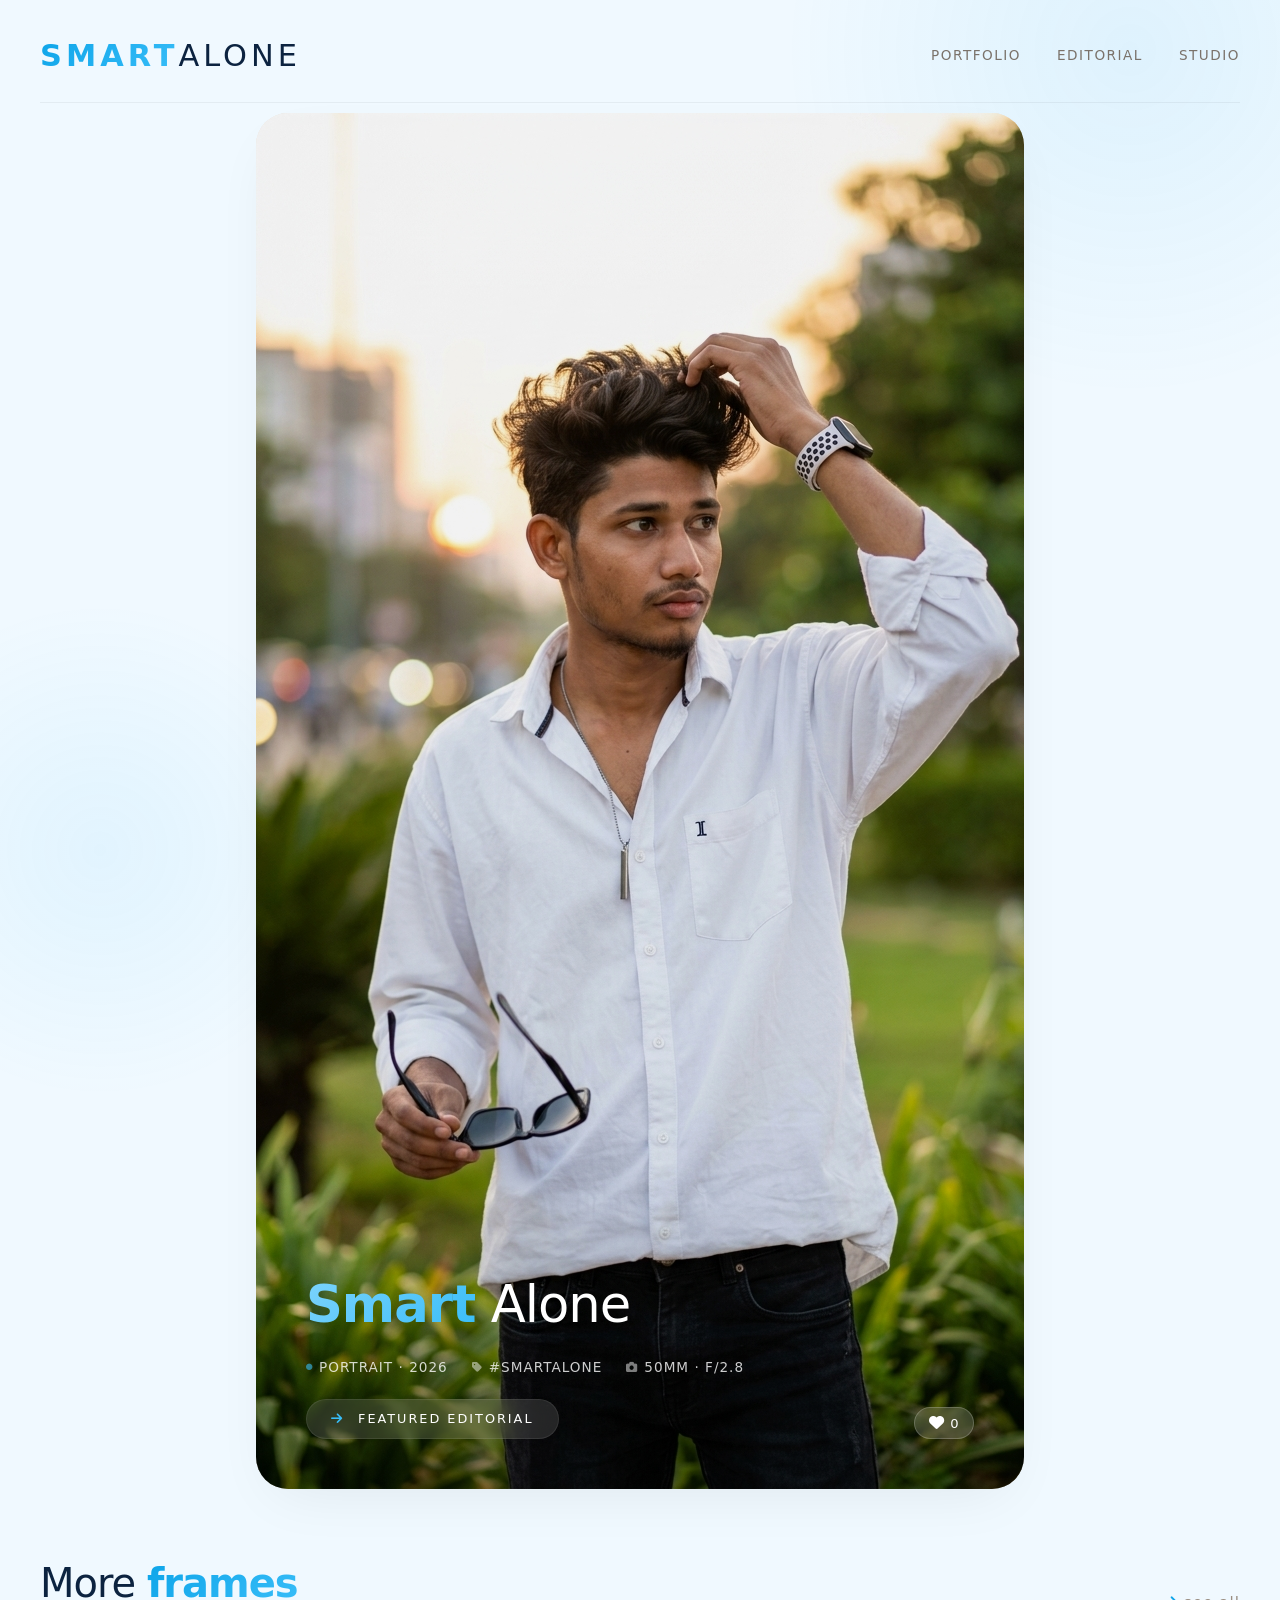
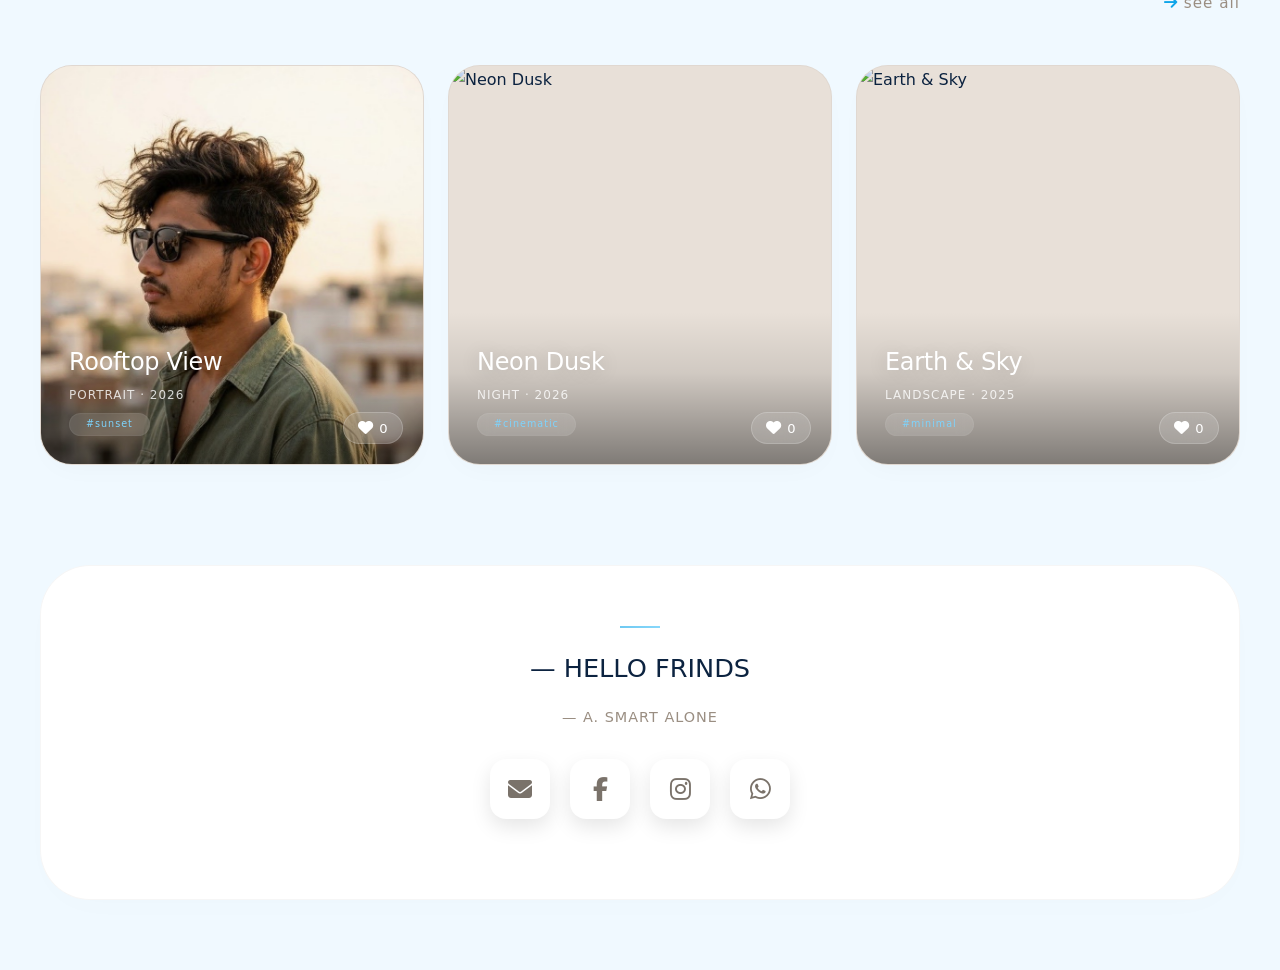
==== index.html @ bca9e7e3 "Add files via upload" ====
<!DOCTYPE html>
<html lang="hi">
<head>
    <meta charset="UTF-8">
    <meta name="viewport" content="width=device-width, initial-scale=1.0">
    <title>Bhim Majhi</title>

    <link rel="icon" type="image/png" sizes="64x64" href="https://bhimmajhi.cc.cd/logo.png?v=999">
    <link rel="shortcut icon" type="image/png" href="https://bhimmajhi.cc.cd/logo.png?v=999">
    <link rel="apple-touch-icon" href="https://bhimmajhi.cc.cd/logo.png?v=999">
    <meta name="mobile-web-app-capable" content="yes">
    <meta name="apple-mobile-web-app-capable" content="yes">

    <link rel="stylesheet" href="https://cdnjs.cloudflare.com/ajax/libs/font-awesome/6.5.2/css/all.min.css">
    <link rel="stylesheet" href="style.css">
</head>
<body>
    <div class="glow-orb"></div>
    <div class="glow-orb-2"></div>

    <div class="container">
        <header>
            <div class="logo"><span>Smart</span>Alone</div>
            <nav>
                <a href="#">Portfolio</a>
                <a href="#">Editorial</a>
                <a href="#">Studio</a>
            </nav>
        </header>

        <section class="hero-banner">
            <img src="photo1.jpg" alt="Meri Photo · Hero">
            <div class="banner-overlay">
                <div class="banner-text">
                    <h2><strong>Smart</strong> Alone</h2>
                    <div class="meta">
                        <span><i class="fas fa-circle" style="font-size: 0.4rem; color: #38bdf8;"></i> Portrait · 2026</span>
                        <span><i class="fas fa-tag"></i> #smartalone</span>
                        <span><i class="fas fa-camera"></i> 50mm · f/2.8</span>
                    </div>
                </div>
                <div class="banner-tag">
                    <i class="fas fa-arrow-right"></i> featured editorial
                </div>
            </div>
            <button class="like-btn hero-like" onclick="toggleLike(this)" data-post-id="hero-main" aria-label="Like">
                <i class="fas fa-heart"></i>
                <span class="like-count">0</span>
            </button>
        </section>

        <section class="gallery-section">
            <div class="section-header">
                <h2 class="section-title">More <strong>frames</strong></h2>
                <span class="section-sub"><i class="fas fa-arrow-right"></i> see all</span>
            </div>

            <div class="gallery-grid">
                <div class="gallery-card">
                    <img src="photo2.jpg" alt="Meri Photo · Rooftop">
                    <div class="card-overlay">
                        <h3>Rooftop View</h3>
                        <div class="card-meta">Portrait · 2026</div>
                        <span class="card-tag">#sunset</span>
                    </div>
                    <button class="like-btn card-like" onclick="toggleLike(this)" data-post-id="card-rooftop" aria-label="Like">
                        <i class="fas fa-heart"></i>
                        <span class="like-count">0</span>
                    </button>
                </div>

                <div class="gallery-card">
                    <img src="https://images.unsplash.com/photo-1504384308090-c894fdcc538d?w=800&auto=format&fit=crop" alt="Neon Dusk">
                    <div class="card-overlay">
                        <h3>Neon Dusk</h3>
                        <div class="card-meta">Night · 2026</div>
                        <span class="card-tag">#cinematic</span>
                    </div>
                    <button class="like-btn card-like" onclick="toggleLike(this)" data-post-id="card-neondusk" aria-label="Like">
                        <i class="fas fa-heart"></i>
                        <span class="like-count">0</span>
                    </button>
                </div>

                <div class="gallery-card">
                    <img src="https://images.unsplash.com/photo-1506744038136-46273834b3fb?w=800&auto=format&fit=crop" alt="Earth & Sky">
                    <div class="card-overlay">
                        <h3>Earth &amp; Sky</h3>
                        <div class="card-meta">Landscape · 2025</div>
                        <span class="card-tag">#minimal</span>
                    </div>
                    <button class="like-btn card-like" onclick="toggleLike(this)" data-post-id="card-earthsky" aria-label="Like">
                        <i class="fas fa-heart"></i>
                        <span class="like-count">0</span>
                    </button>
                </div>

                <!-- Firebase posts are inserted here automatically. -->
                <div id="firebaseGallery" class="firebase-gallery-contents"></div>
            </div>
        </section>

        <div class="testimonial">
            <div class="line"></div>
            <blockquote>— HELLO FRINDS</blockquote>
            <cite>— A. SMART ALONE</cite>

            <div class="social-container">
                <div class="social-links-3d">
                    <a href="mailto:cutenrml@gmail.com" target="_blank" class="gmail" title="Gmail">
                        <i class="fas fa-envelope"></i>
                    </a>
                    <a href="https://facebook.com/smrtalone" target="_blank" class="fb" title="Facebook">
                        <i class="fab fa-facebook-f"></i>
                    </a>
                    <a href="https://instagram.com/smrtalone" target="_blank" class="insta" title="Instagram">
                        <i class="fab fa-instagram"></i>
                    </a>
                    <a href="https://whatsapp.com/channel/0029Vb6aYpiDOQIZlWFEYb0c" target="_blank" class="wa" title="WhatsApp">
                        <i class="fab fa-whatsapp"></i>
                    </a>
                </div>
            </div>
        </div>
    </div>

    <script type="module" src="app.js"></script>

</body>
</html>
---- style.css ----
* {
    margin: 0;
    padding: 0;
    box-sizing: border-box;
    font-family: 'Inter', 'Segoe UI', system-ui, -apple-system, sans-serif;
}

:root {
    --primary: #0ea5e9;
    --secondary: #38bdf8;
    --bg: #f0f9ff;
    --text: #0c2340;
    --glass: rgba(255, 255, 255, 0.65);
    --glass-border: rgba(255, 255, 255, 0.4);
}

body {
    background: var(--bg);
    color: var(--text);
    line-height: 1.7;
    overflow-x: hidden;
}

html { scroll-behavior: smooth; }

.glow-orb {
    position: fixed;
    width: 700px;
    height: 700px;
    background: radial-gradient(circle, rgba(14, 165, 233, 0.08) 0%, transparent 70%);
    top: -300px;
    right: -200px;
    pointer-events: none;
    z-index: 0;
    animation: floatGlow 14s infinite alternate ease-in-out;
}
.glow-orb-2 {
    position: fixed;
    width: 500px;
    height: 500px;
    background: radial-gradient(circle, rgba(56, 189, 248, 0.08) 0%, transparent 70%);
    bottom: -200px;
    left: -150px;
    pointer-events: none;
    z-index: 0;
    animation: floatGlow 18s infinite alternate-reverse ease-in-out;
}
@keyframes floatGlow {
    0% { opacity: 0.4; transform: translate(0, 0) scale(1); }
    100% { opacity: 0.8; transform: translate(30px, -30px) scale(1.2); }
}

.container {
    max-width: 1400px;
    margin: 0 auto;
    padding: 0 40px;
    position: relative;
    z-index: 2;
}

header {
    display: flex;
    justify-content: space-between;
    align-items: center;
    padding: 30px 0 20px;
    border-bottom: 1px solid rgba(44, 40, 36, 0.06);
    flex-wrap: wrap;
    position: relative;
    z-index: 10;
}

.logo {
    font-size: 1.9rem;
    font-weight: 300;
    letter-spacing: 4px;
    text-transform: uppercase;
    color: #0c2340;
}
.logo span {
    font-weight: 700;
    background: linear-gradient(135deg, #0ea5e9, #38bdf8);
    -webkit-background-clip: text;
    -webkit-text-fill-color: transparent;
    background-clip: text;
}

nav {
    display: flex;
    gap: 36px;
    align-items: center;
}
nav a {
    color: #7a726a;
    text-decoration: none;
    font-size: 0.85rem;
    font-weight: 400;
    letter-spacing: 1.5px;
    text-transform: uppercase;
    transition: 0.3s;
    position: relative;
}
nav a:hover { color: #2c2824; }
nav a::before {
    content: '';
    position: absolute;
    width: 0%;
    height: 1.5px;
    bottom: -4px;
    left: 0;
    background: #0ea5e9;
    transition: 0.3s;
}
nav a:hover::before { width: 100%; }

.hero-banner {
    position: relative;
    width: 768px;
    height: 1376px;
    max-width: 100%;
    border-radius: 32px;
    overflow: hidden;
    margin: 10px auto 30px;
    background: #e8e0d8;
    box-shadow: 0 20px 60px -20px rgba(0,0,0,0.08);
}

.hero-banner img {
    width: 768px;
    height: 1376px;
    max-width: 100%;
    max-height: 100%;
    display: block;
    filter: brightness(0.95) saturate(1.02);
}

.banner-overlay {
    position: absolute;
    bottom: 0;
    left: 0;
    right: 0;
    padding: 60px 50px 50px;
    background: linear-gradient(0deg, rgba(0,0,0,0.25) 0%, transparent 100%);
    display: flex;
    justify-content: space-between;
    align-items: flex-end;
    flex-wrap: wrap;
    gap: 20px;
}

.banner-text h2 {
    font-size: 3.2rem;
    font-weight: 300;
    color: #ffffff;
    letter-spacing: -1px;
    text-shadow: 0 4px 30px rgba(0,0,0,0.15);
}
.banner-text h2 strong {
    font-weight: 700;
    background: linear-gradient(135deg, #7dd3fc, #38bdf8);
    -webkit-background-clip: text;
    -webkit-text-fill-color: transparent;
    background-clip: text;
    text-shadow: none;
}
.banner-text .meta {
    display: flex;
    gap: 24px;
    margin-top: 8px;
    color: rgba(255,255,255,0.8);
    font-size: 0.85rem;
    letter-spacing: 1px;
    text-transform: uppercase;
    font-weight: 300;
}
.banner-text .meta span {
    display: flex;
    align-items: center;
    gap: 6px;
}
.banner-text .meta i {
    font-size: 0.7rem;
    opacity: 0.6;
}
.banner-tag {
    background: rgba(255,255,255,0.12);
    backdrop-filter: blur(12px);
    padding: 8px 24px;
    border-radius: 60px;
    color: #ffffff;
    font-size: 0.8rem;
    letter-spacing: 2px;
    text-transform: uppercase;
    border: 1px solid rgba(255,255,255,0.08);
    font-weight: 300;
}
.banner-tag i { margin-right: 8px; color: #38bdf8; }

.gallery-section { padding: 30px 0 70px; }

.section-header {
    display: flex;
    justify-content: space-between;
    align-items: flex-end;
    flex-wrap: wrap;
    margin-bottom: 48px;
}
.section-title {
    font-size: 2.5rem;
    font-weight: 200;
    letter-spacing: -1px;
    color: #0c2340;
}
.section-title strong {
    font-weight: 600;
    background: linear-gradient(135deg, #0ea5e9, #38bdf8);
    -webkit-background-clip: text;
    -webkit-text-fill-color: transparent;
    background-clip: text;
}
.section-sub {
    color: #9a8e82;
    font-weight: 300;
    letter-spacing: 1px;
    font-size: 0.95rem;
}
.section-sub i { color: #0ea5e9; }

.gallery-grid {
    display: grid;
    grid-template-columns: repeat(auto-fit, minmax(300px, 1fr));
    gap: 24px;
}

/* Firebase dynamic posts use exactly the same card design. */
.firebase-gallery-contents { display: contents; }

.gallery-card {
    position: relative;
    border-radius: 32px;
    overflow: hidden;
    height: 400px;
    background: #e8e0d8;
    transition: 0.4s cubic-bezier(0.15, 0.85, 0.35, 1.2);
    border: 1px solid rgba(44, 40, 36, 0.04);
    box-shadow: 0 10px 30px -12px rgba(0,0,0,0.04);
    cursor: pointer;
}
.gallery-card:hover {
    transform: translateY(-14px);
    border-color: rgba(14, 165, 233, 0.2);
    box-shadow: 0 30px 60px -20px rgba(14, 165, 233, 0.15);
}

.gallery-card img,
.gallery-card video {
    width: 100%;
    height: 100%;
    object-fit: cover;
    display: block;
    transition: 0.6s ease;
    filter: brightness(0.98) saturate(1.02);
}
.gallery-card:hover img,
.gallery-card:hover video {
    filter: brightness(1.06) saturate(1.05);
    transform: scale(1.04);
}
.gallery-card video {
    background: #000;
}

.card-overlay {
    position: absolute;
    bottom: 0;
    left: 0;
    right: 0;
    padding: 30px 28px 28px;
    background: linear-gradient(0deg, rgba(0,0,0,0.45) 0%, rgba(0,0,0,0.1) 60%, transparent 100%);
    display: flex;
    flex-direction: column;
    align-items: flex-start;
    justify-content: flex-end;
    transition: 0.3s;
    pointer-events: none;
}
.card-overlay h3 {
    font-weight: 400;
    font-size: 1.5rem;
    color: #ffffff;
    letter-spacing: -0.3px;
    text-shadow: 0 2px 20px rgba(0,0,0,0.2);
}
.card-overlay .card-meta {
    color: rgba(255,255,255,0.8);
    font-size: 0.75rem;
    letter-spacing: 1px;
    text-transform: uppercase;
    font-weight: 300;
    margin-top: 2px;
}
.card-overlay .card-tag {
    display: inline-block;
    background: rgba(255,255,255,0.12);
    backdrop-filter: blur(8px);
    padding: 2px 16px;
    border-radius: 40px;
    font-size: 0.6rem;
    color: #7dd3fc;
    letter-spacing: 1px;
    margin-top: 8px;
    border: 1px solid rgba(255,255,255,0.05);
}

.testimonial {
    background: #ffffff;
    border-radius: 50px;
    padding: 60px 50px;
    margin: 30px 0 70px;
    border: 1px solid rgba(44, 40, 36, 0.04);
    box-shadow: 0 10px 40px -12px rgba(0,0,0,0.02);
    text-align: center;
    position: relative;
}
.testimonial .line {
    width: 40px;
    height: 2px;
    background: linear-gradient(90deg, #0ea5e9, #38bdf8);
    margin: 0 auto 20px;
    opacity: 0.6;
}
.testimonial blockquote {
    font-size: 1.6rem;
    font-weight: 300;
    line-height: 1.6;
    max-width: 750px;
    margin: 0 auto 16px;
    color: #0c2340;
}
.testimonial cite {
    font-style: normal;
    color: #9a8e82;
    font-size: 0.9rem;
    letter-spacing: 1px;
    display: block;
    margin-bottom: 30px;
}

.social-container {
    text-align: center;
    margin-top: 20px;
    padding-bottom: 20px;
}
.social-links-3d {
    display: flex;
    justify-content: center;
    gap: 20px;
    perspective: 800px;
}
.social-links-3d a {
    width: 60px; height: 60px;
    display: flex;
    align-items: center;
    justify-content: center;
    border-radius: 16px;
    background: #fff;
    color: #7a726a;
    font-size: 1.5rem;
    text-decoration: none;
    box-shadow:
        0 8px 20px rgba(0,0,0,0.1),
        inset 0 2px 2px rgba(255,255,255,0.8);
    border: 1px solid rgba(255,255,255,0.6);
    transition: all 0.3s cubic-bezier(0.34, 1.56, 0.64, 1);
    transform-style: preserve-3d;
}
.social-links-3d a:hover {
    transform: translateY(-10px) rotateX(15deg) scale(1.1);
    box-shadow:
        0 25px 40px rgba(0,0,0,0.2),
        0 0 0 2px var(--primary);
}
.social-links-3d a.gmail:hover { color: #EA4335; box-shadow: 0 25px 40px rgba(234,67,53,0.3); }
.social-links-3d a.fb:hover { color: #1877F2; box-shadow: 0 25px 40px rgba(24,119,242,0.3); }
.social-links-3d a.insta:hover { color: #E4405F; box-shadow: 0 25px 40px rgba(228,64,95,0.3); }
.social-links-3d a.wa:hover { color: #25D366; box-shadow: 0 25px 40px rgba(37,211,102,0.3); }

@media (max-width: 820px) {
    header { flex-direction: column; gap: 20px; }
    nav { gap: 18px; flex-wrap: wrap; justify-content: center; }
    .hero-banner { width: 100%; height: auto; border-radius: 20px; }
    .hero-banner img { width: 100%; height: auto; }
    .banner-overlay { padding: 30px 24px 24px; flex-direction: column; align-items: flex-start; }
    .banner-text h2 { font-size: 2.2rem; }
    .banner-text .meta { flex-wrap: wrap; gap: 12px; font-size: 0.7rem; }
    .gallery-card { height: 320px; }
    .card-overlay h3 { font-size: 1.2rem; }
    .testimonial { padding: 40px 20px; }
    .testimonial blockquote { font-size: 1.3rem; }
    .section-header { flex-direction: column; align-items: flex-start; gap: 8px; }
}
@media (max-width: 480px) {
    .container { padding: 0 18px; }
    .hero-banner { width: 100%; height: auto; border-radius: 16px; }
    .banner-text h2 { font-size: 1.6rem; }
    .banner-tag { font-size: 0.65rem; padding: 4px 16px; }
    .gallery-grid { grid-template-columns: 1fr; }
    .gallery-card { height: 280px; border-radius: 20px; }
    .card-overlay { padding: 20px 18px 18px; }
    .card-overlay h3 { font-size: 1.1rem; }
    .social-links-3d { gap: 12px; }
    .social-links-3d a { width: 50px; height: 50px; font-size: 1.2rem; }
}

/* ── Like Button ── */
.like-btn {
    background: rgba(255, 255, 255, 0.15);
    backdrop-filter: blur(12px);
    border: 1px solid rgba(255, 255, 255, 0.2);
    border-radius: 60px;
    padding: 7px 14px;
    cursor: pointer;
    display: flex;
    align-items: center;
    gap: 6px;
    color: #ffffff;
    font-size: 0.82rem;
    font-weight: 400;
    letter-spacing: 0.5px;
    transition: all 0.2s ease;
    pointer-events: all;
    flex-shrink: 0;
}
.like-btn i {
    font-size: 0.95rem;
    transition: all 0.2s ease;
}
.like-btn:hover {
    background: rgba(255, 255, 255, 0.25);
    border-color: rgba(255, 50, 100, 0.5);
}
.like-btn.liked {
    background: rgba(224, 36, 94, 0.3);
    border-color: rgba(224, 36, 94, 0.6);
    color: #ffb3cc;
}
.like-btn.liked i {
    color: #ff4d7d;
}

/* Hero banner like button — bottom right */
.hero-like {
    position: absolute;
    bottom: 50px;
    right: 50px;
}

/* Gallery card like button — bottom right inside photo */
.card-like {
    position: absolute;
    bottom: 20px;
    right: 20px;
    z-index: 5;
}

@media (max-width: 820px) {
    .like-btn { padding: 6px 12px; font-size: 0.78rem; }
    .hero-like { bottom: 24px; right: 24px; }
}

::selection { background: #0ea5e9; color: #ffffff; }
::-webkit-scrollbar { width: 6px; }
::-webkit-scrollbar-track { background: #f0f9ff; }
::-webkit-scrollbar-thumb { background: #d5ccc4; border-radius: 20px; }
::-webkit-scrollbar-thumb:hover { background: #0ea5e9; }
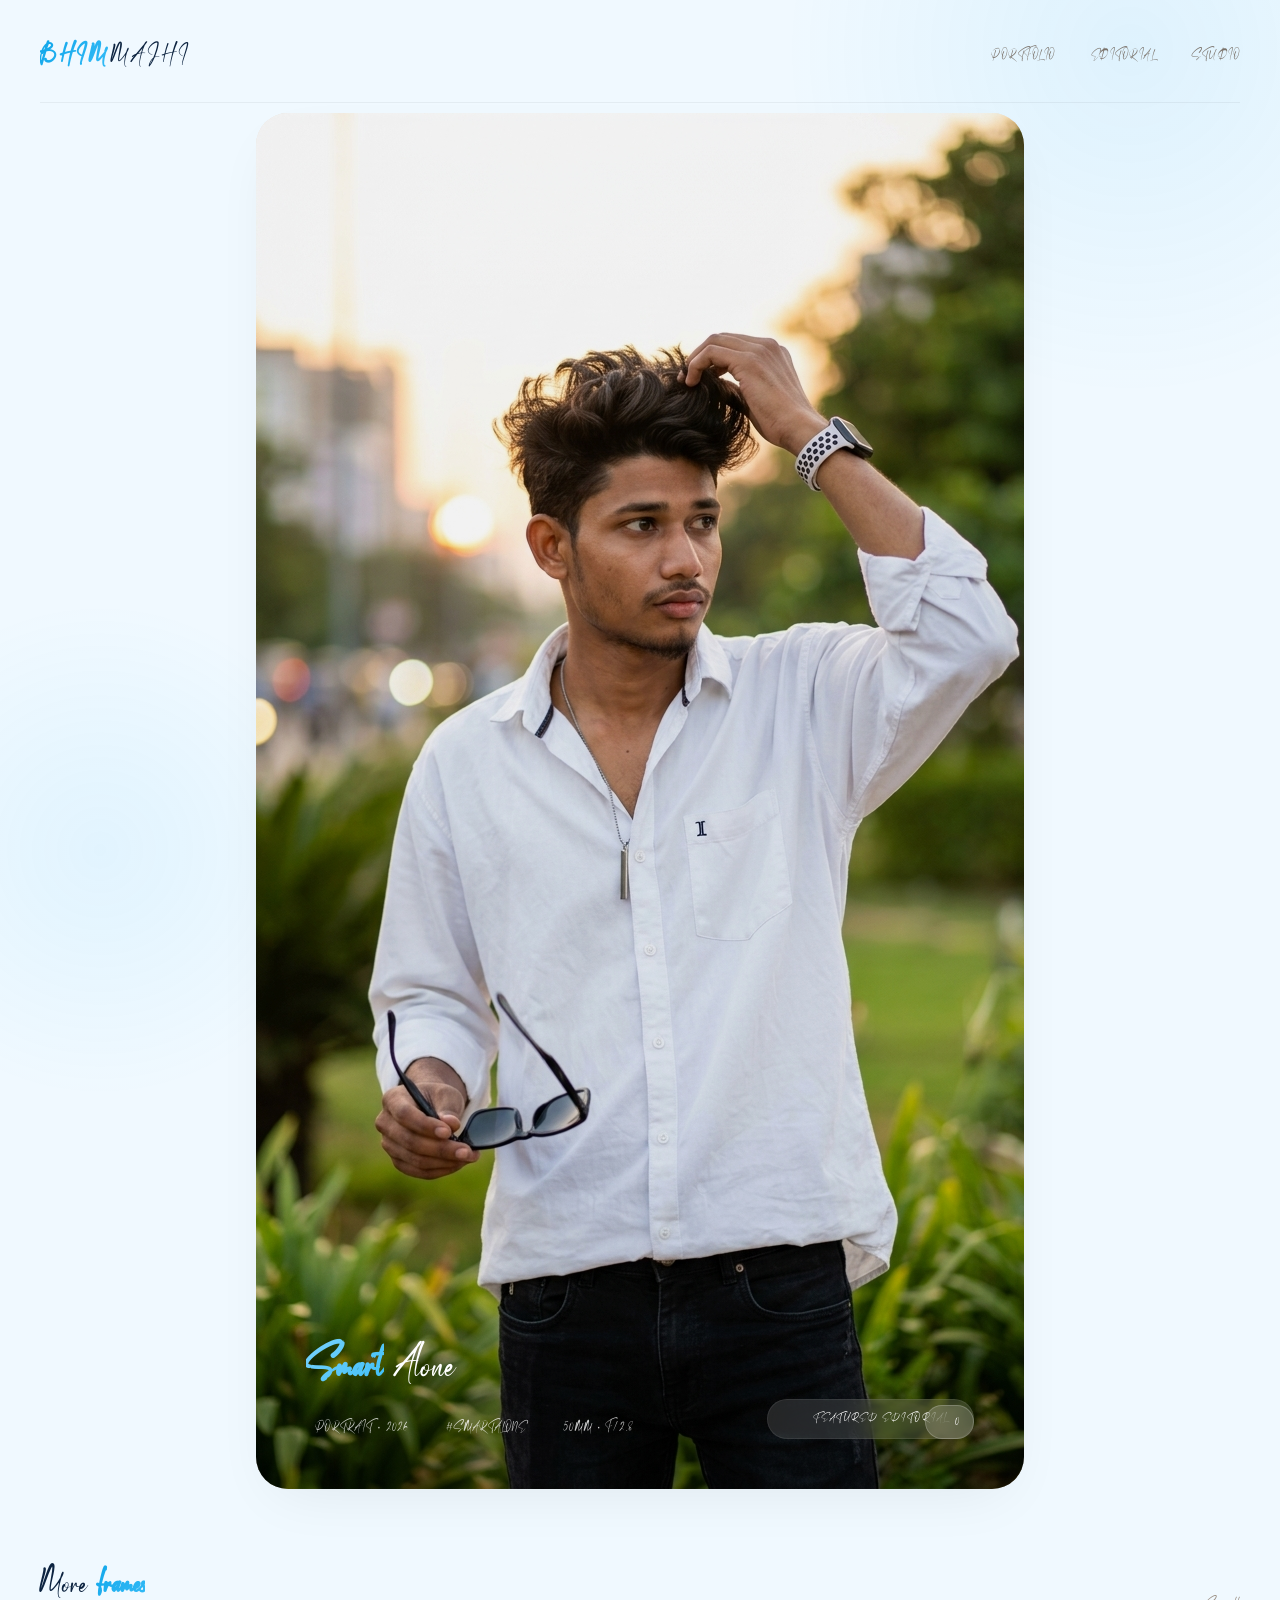
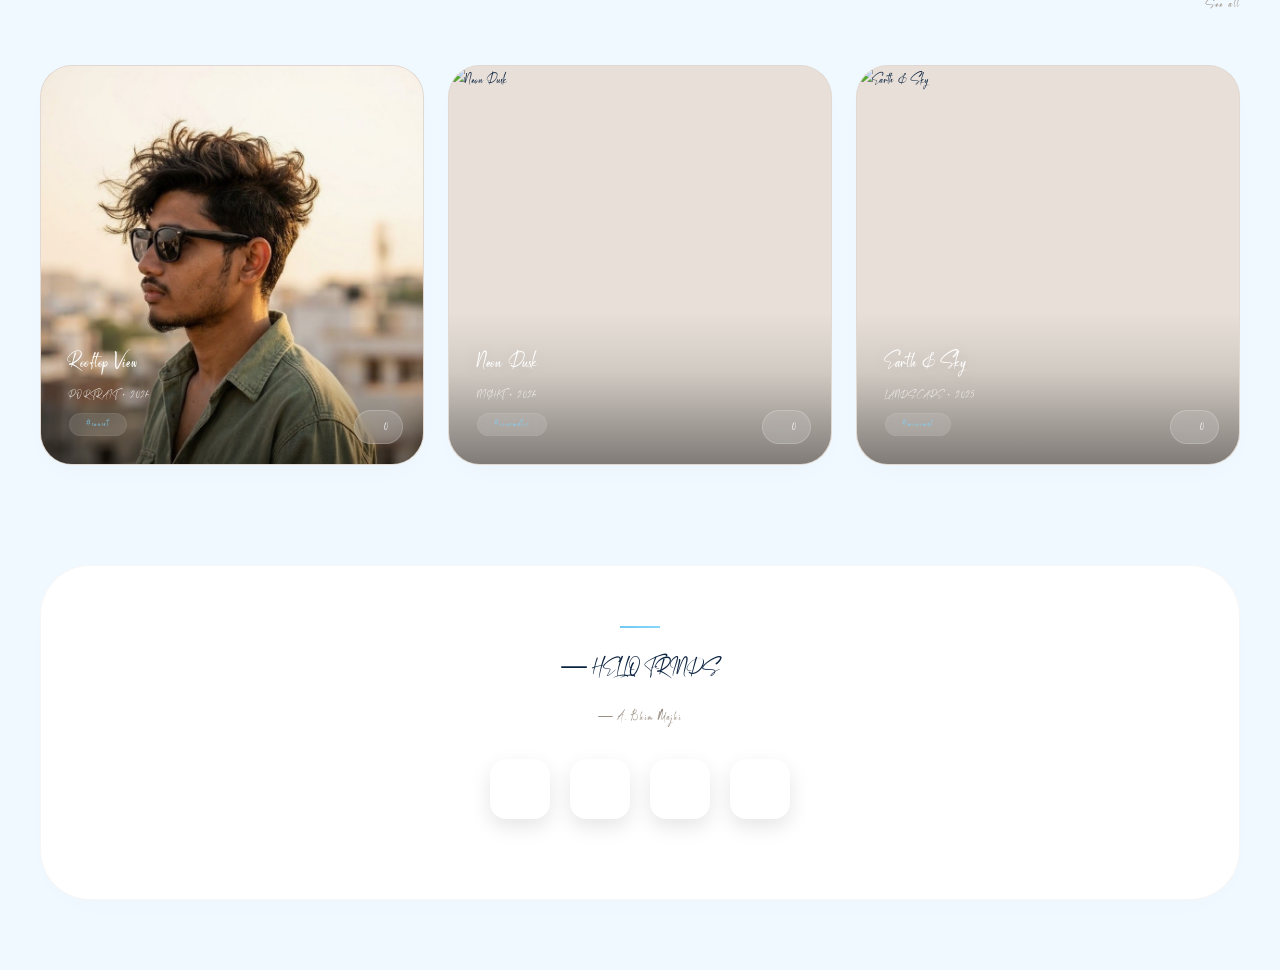
==== commit 7a09ef2a: "Update index.html" ====
--- a/index.html
+++ b/index.html
@@ -20,7 +20,7 @@
 
     <div class="container">
         <header>
-            <div class="logo"><span>Smart</span>Alone</div>
+            <div class="logo"><span>Bhim</span>Majhi</div>
             <nav>
                 <a href="#">Portfolio</a>
                 <a href="#">Editorial</a>
@@ -52,7 +52,7 @@
         <section class="gallery-section">
             <div class="section-header">
                 <h2 class="section-title">More <strong>frames</strong></h2>
-                <span class="section-sub"><i class="fas fa-arrow-right"></i> see all</span>
+                <span class="section-sub"><i class="fas fa-arrow-right"></i> See all</span>
             </div>
 
             <div class="gallery-grid">
@@ -103,7 +103,7 @@
         <div class="testimonial">
             <div class="line"></div>
             <blockquote>— HELLO FRINDS</blockquote>
-            <cite>— A. SMART ALONE</cite>
+            <cite>— A. Bhim Majhi</cite>
 
             <div class="social-container">
                 <div class="social-links-3d">
--- a/style.css
+++ b/style.css
@@ -1,3 +1,14 @@
+@font-face {
+    font-family: 'Destoria';
+    src: url('./Destoria-Free.otf') format('opentype');
+    font-weight: normal;
+    font-style: normal;
+}
+
+* {
+    font-family: 'Destoria', sans-serif !important;
+}
+
 * {
     margin: 0;
     padding: 0;
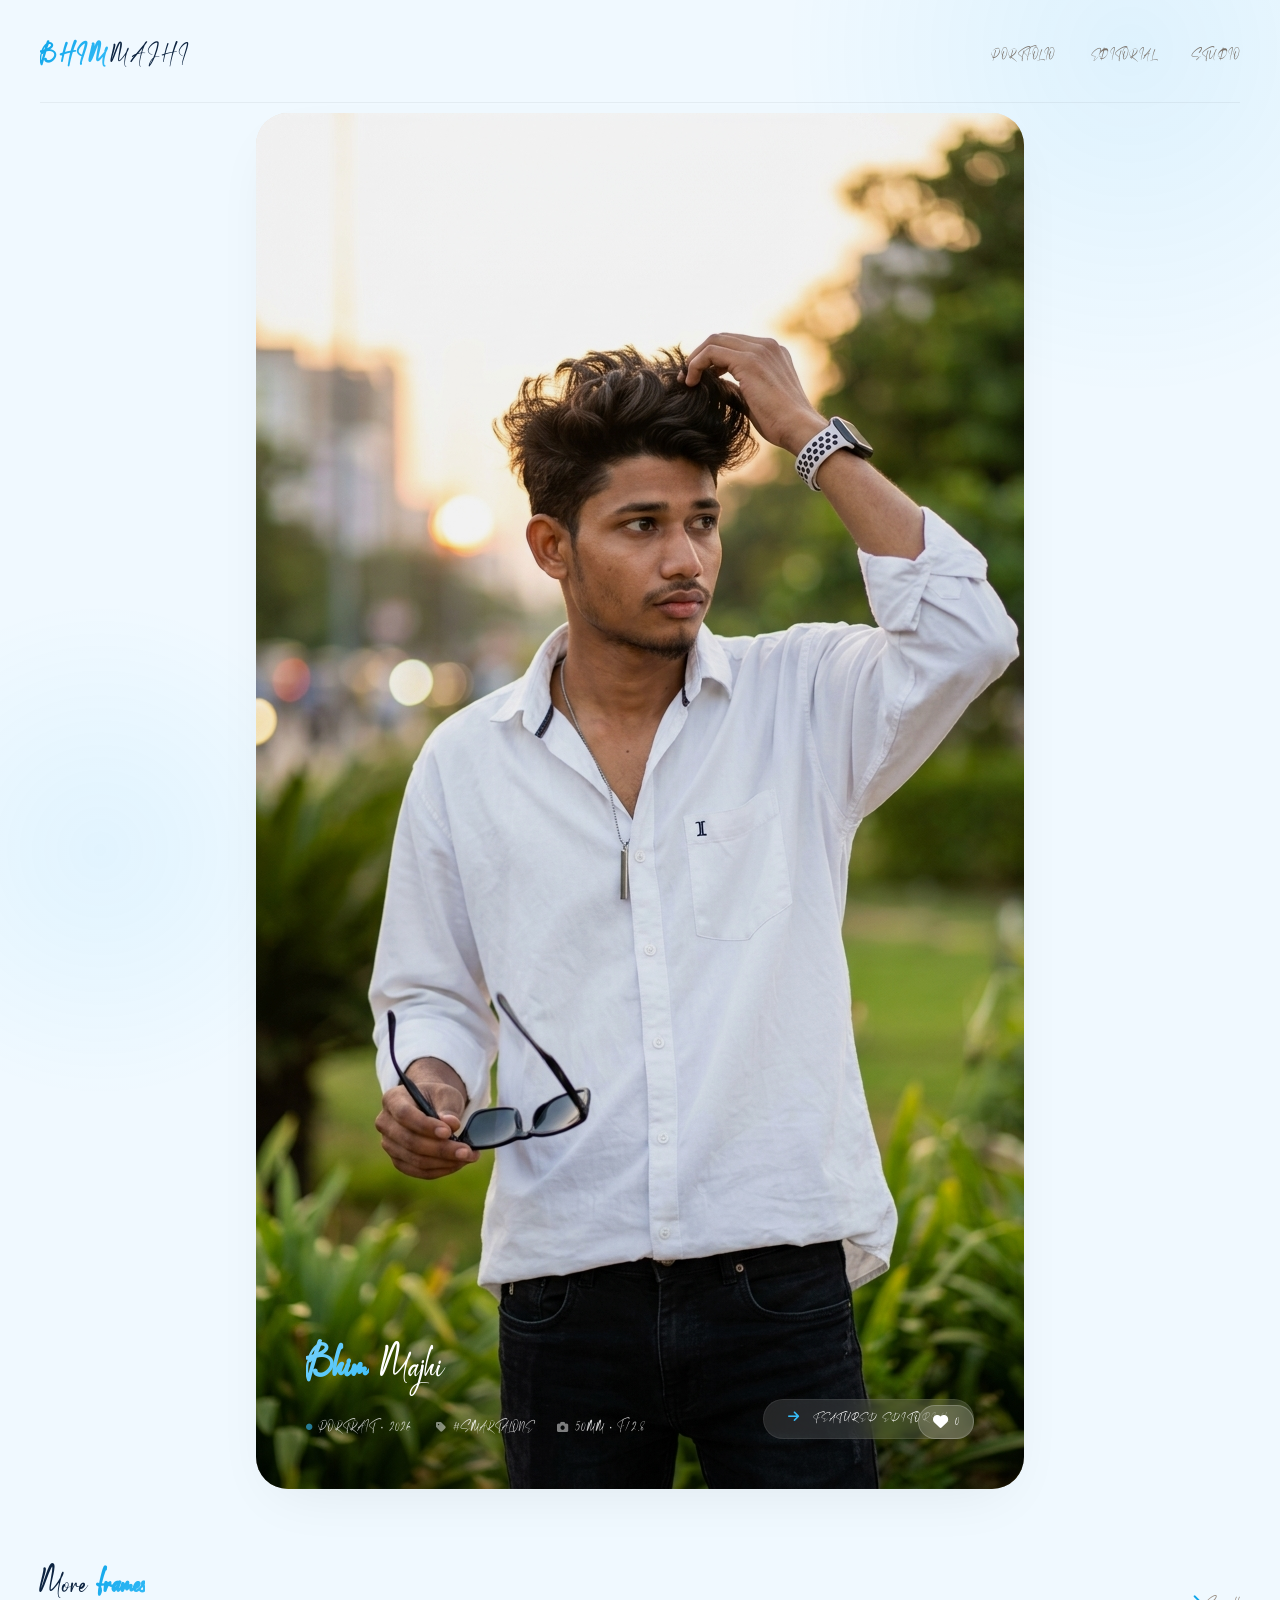
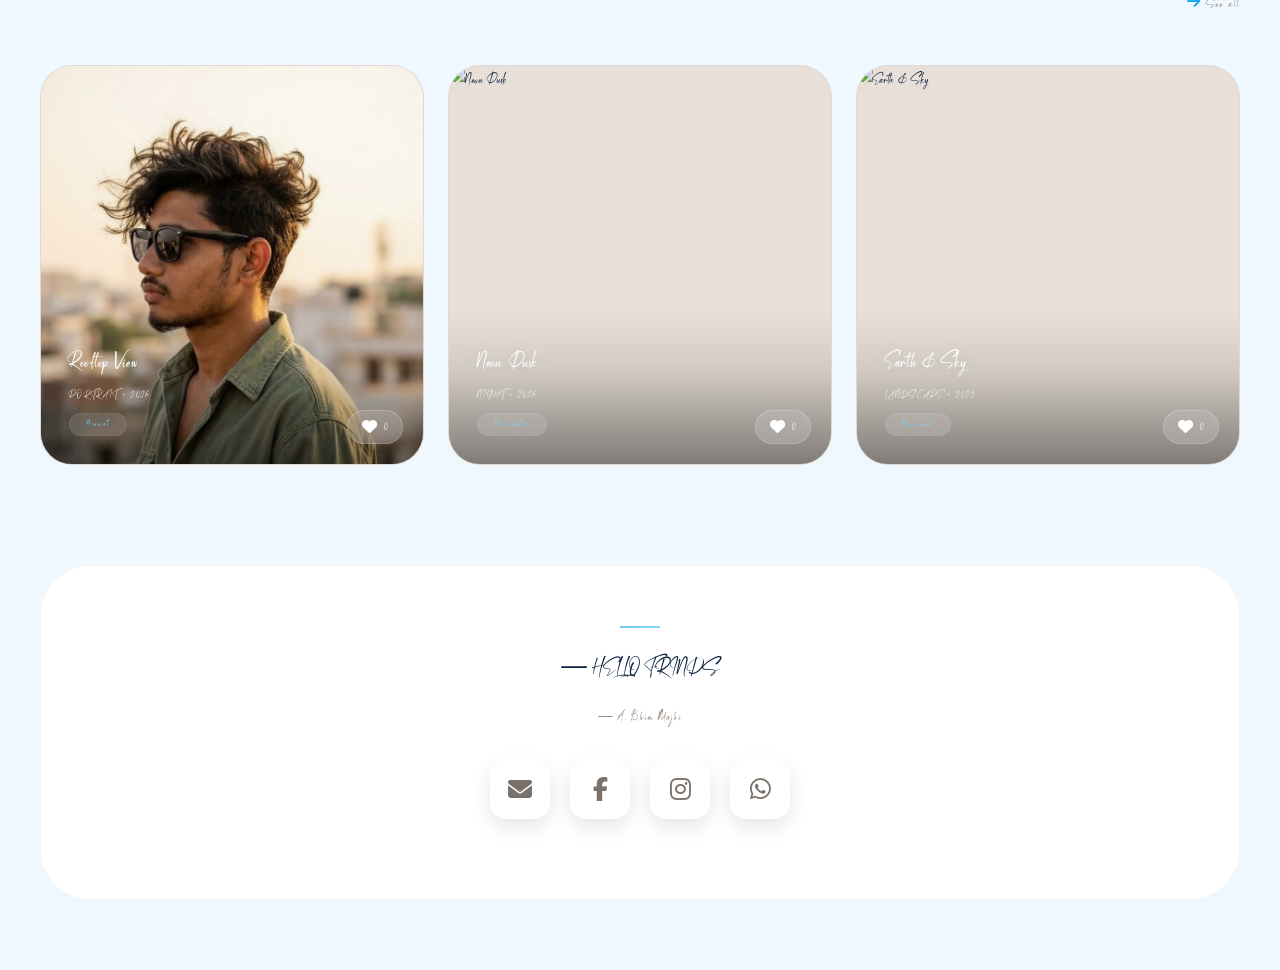
==== commit e23c27ca: "Update index.html" ====
--- a/index.html
+++ b/index.html
@@ -32,7 +32,7 @@
             <img src="photo1.jpg" alt="Meri Photo · Hero">
             <div class="banner-overlay">
                 <div class="banner-text">
-                    <h2><strong>Smart</strong> Alone</h2>
+                    <h2><strong>Bhim</strong> Majhi</h2>
                     <div class="meta">
                         <span><i class="fas fa-circle" style="font-size: 0.4rem; color: #38bdf8;"></i> Portrait · 2026</span>
                         <span><i class="fas fa-tag"></i> #smartalone</span>
--- a/style.css
+++ b/style.css
@@ -6,14 +6,10 @@
 }
 
 * {
-    font-family: 'Destoria', sans-serif !important;
-}
-
-* {
     margin: 0;
     padding: 0;
     box-sizing: border-box;
-    font-family: 'Inter', 'Segoe UI', system-ui, -apple-system, sans-serif;
+    font-family: 'Destoria', sans-serif ;
 }
 
 :root {
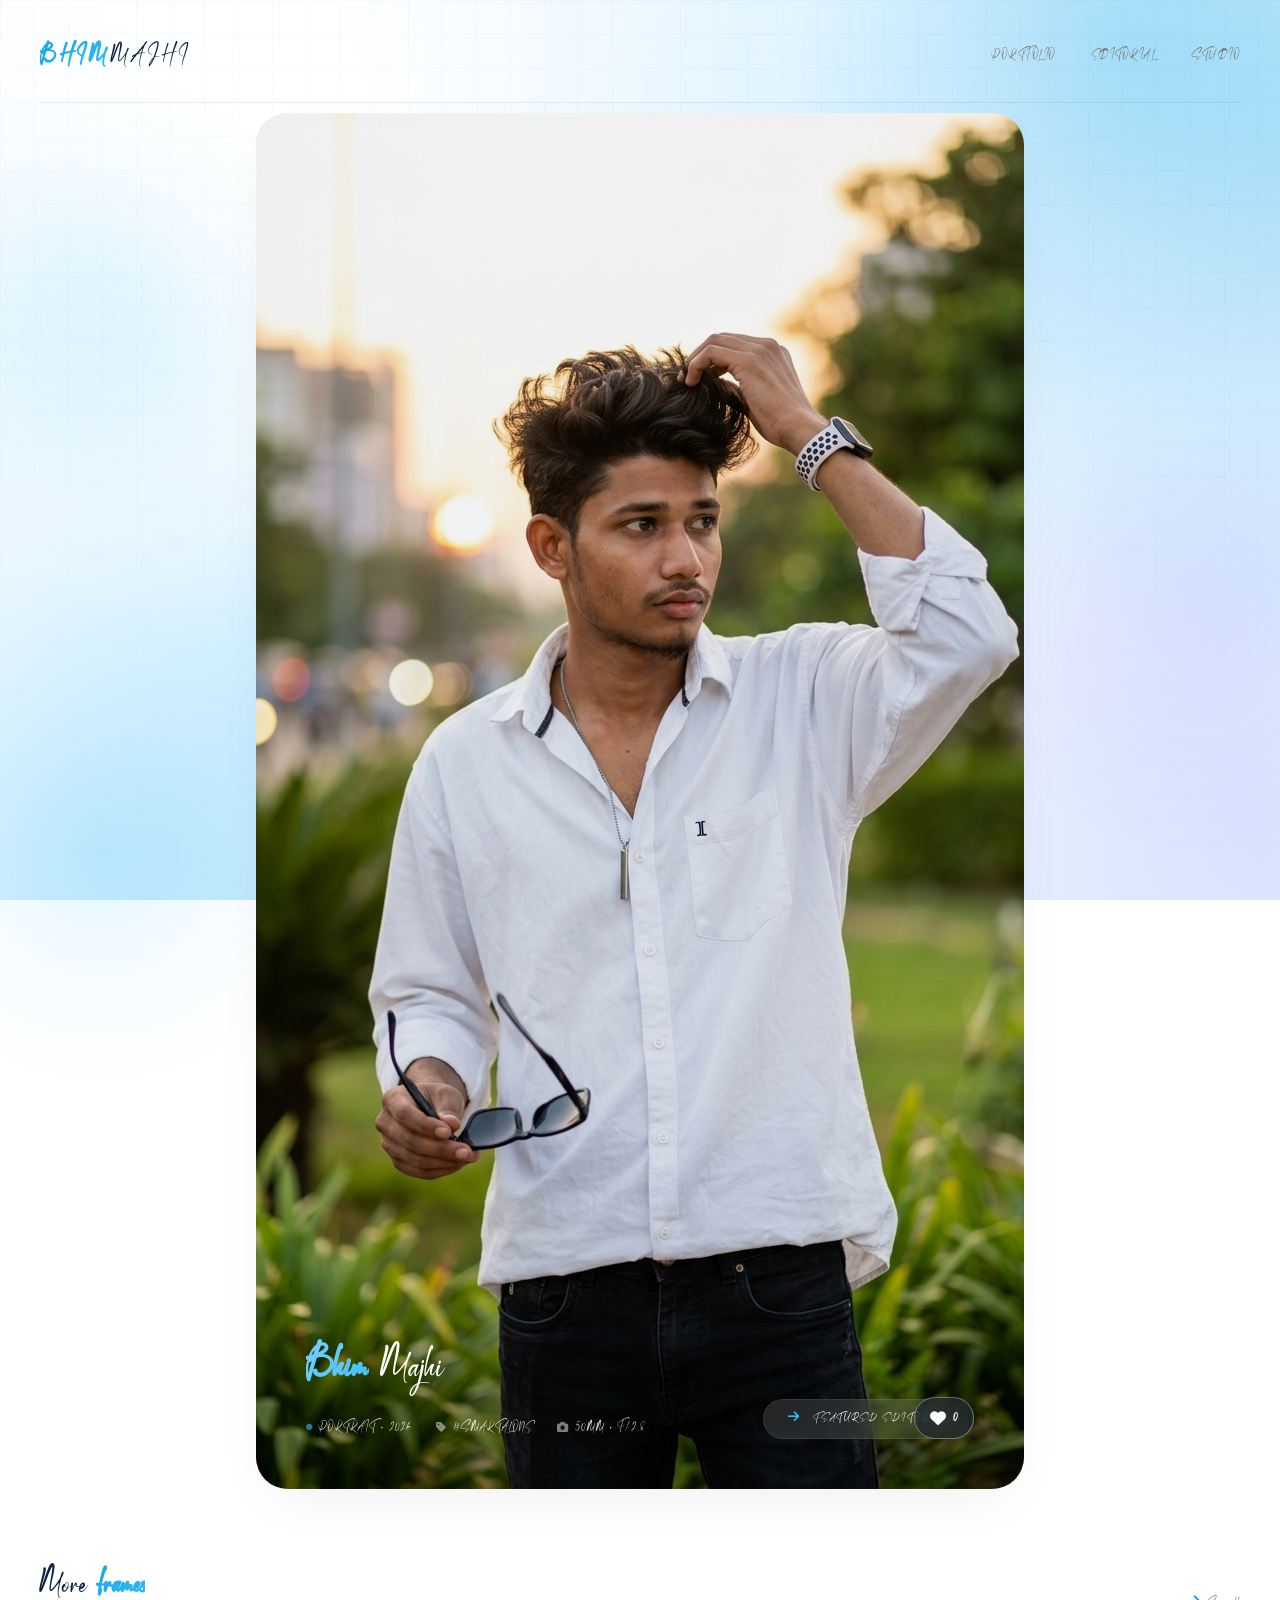
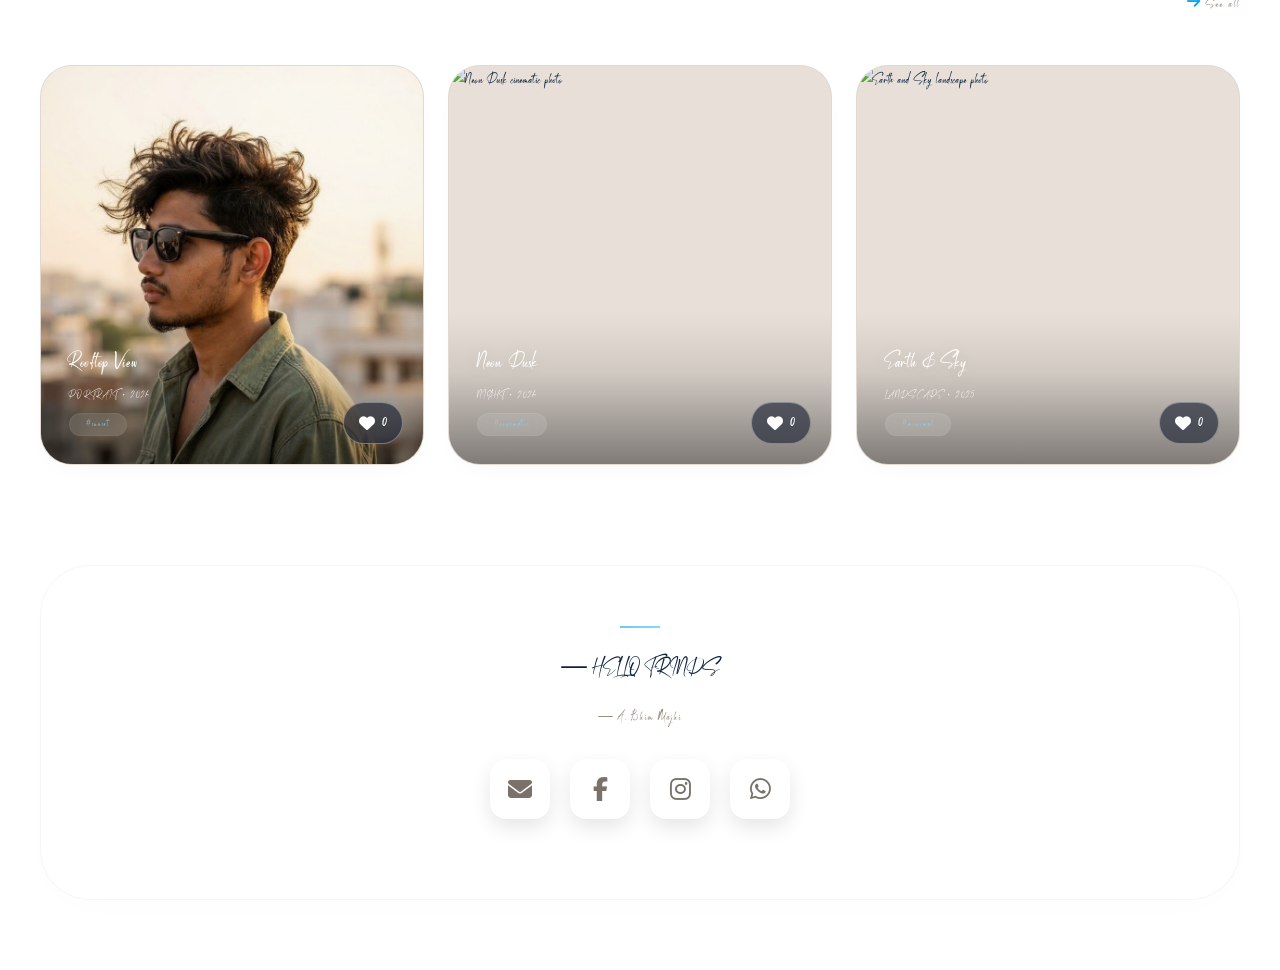
==== commit 14b807e8: "Update index.html" ====
--- a/index.html
+++ b/index.html
@@ -15,6 +15,9 @@
     <link rel="stylesheet" href="style.css">
 </head>
 <body>
+<div class="premium-aura" aria-hidden="true"></div>
+<div class="premium-aura-2" aria-hidden="true"></div>
+
     <div class="glow-orb"></div>
     <div class="glow-orb-2"></div>
 
@@ -29,7 +32,7 @@
         </header>
 
         <section class="hero-banner">
-            <img src="photo1.jpg" alt="Meri Photo · Hero">
+            <img src="photo1.jpg" alt="Bhim Majhi portrait photo" title="Bhim Majhi portrait photo">
             <div class="banner-overlay">
                 <div class="banner-text">
                     <h2><strong>Bhim</strong> Majhi</h2>
@@ -57,7 +60,7 @@
 
             <div class="gallery-grid">
                 <div class="gallery-card">
-                    <img src="photo2.jpg" alt="Meri Photo · Rooftop">
+                    <img src="photo2.jpg" alt="Bhim Majhi rooftop photo" title="Bhim Majhi rooftop photo">
                     <div class="card-overlay">
                         <h3>Rooftop View</h3>
                         <div class="card-meta">Portrait · 2026</div>
@@ -70,7 +73,7 @@
                 </div>
 
                 <div class="gallery-card">
-                    <img src="https://images.unsplash.com/photo-1504384308090-c894fdcc538d?w=800&auto=format&fit=crop" alt="Neon Dusk">
+                    <img src="https://images.unsplash.com/photo-1504384308090-c894fdcc538d?w=800&auto=format&fit=crop" alt="Neon Dusk cinematic photo" title="Neon Dusk cinematic photo">
                     <div class="card-overlay">
                         <h3>Neon Dusk</h3>
                         <div class="card-meta">Night · 2026</div>
@@ -83,7 +86,7 @@
                 </div>
 
                 <div class="gallery-card">
-                    <img src="https://images.unsplash.com/photo-1506744038136-46273834b3fb?w=800&auto=format&fit=crop" alt="Earth & Sky">
+                    <img src="https://images.unsplash.com/photo-1506744038136-46273834b3fb?w=800&auto=format&fit=crop" alt="Earth and Sky landscape photo" title="Earth and Sky landscape photo">
                     <div class="card-overlay">
                         <h3>Earth &amp; Sky</h3>
                         <div class="card-meta">Landscape · 2025</div>
--- a/style.css
+++ b/style.css
@@ -15,26 +15,115 @@
 :root {
     --primary: #0ea5e9;
     --secondary: #38bdf8;
-    --bg: #f0f9ff;
+    --bg: #eef6fb;
     --text: #0c2340;
     --glass: rgba(255, 255, 255, 0.65);
     --glass-border: rgba(255, 255, 255, 0.4);
 }
 
 body {
-    background: var(--bg);
-    color: var(--text);
-    line-height: 1.7;
-    overflow-x: hidden;
-}
+  background:
+    radial-gradient(circle at 15% 10%, rgba(255,255,255,0.95) 0 8%, transparent 32%),
+    radial-gradient(circle at 88% 12%, rgba(14,165,233,0.28) 0 0%, transparent 34%),
+    radial-gradient(circle at 18% 85%, rgba(56,189,248,0.20) 0%, transparent 30%),
+    radial-gradient(circle at 82% 78%, rgba(99,102,241,0.14) 0%, transparent 28%),
+    linear-gradient(135deg, #f8fcff 0%, #dff3ff 38%, #eef5ff 66%, #e7f7ff 100%);
+  background-attachment: fixed;
+  background-size: 120% 120%;
+  color: var(--text);
+  line-height: 1.7;
+  overflow-x: hidden;
+  min-height: 100vh;
+  position: relative;
+}
+
+body::before {
+    content: '';
+    position: fixed;
+    inset: 0;
+    pointer-events: none;
+    z-index: 0;
+    opacity: 0.42;
+    background-image:
+        linear-gradient(rgba(14,165,233,0.035) 1px, transparent 1px),
+        linear-gradient(90deg, rgba(14,165,233,0.035) 1px, transparent 1px);
+    background-size: 54px 54px;
+    mask-image: radial-gradient(circle at center, black 0%, transparent 88%);
+    -webkit-mask-image: radial-gradient(circle at center, black 0%, transparent 88%);
+}
+
+body::after {
+    content: '';
+    position: fixed;
+    inset: 0;
+    pointer-events: none;
+    z-index: 0;
+    background: linear-gradient(115deg, rgba(255,255,255,0.38), transparent 28%, transparent 68%, rgba(255,255,255,0.22));
+}
+
 
 html { scroll-behavior: smooth; }
+
+
+/* PREMIUM BACKGROUND LAYERS */
+body::after {
+  content: "";
+  position: fixed;
+  inset: 0;
+  pointer-events: none;
+  z-index: 0;
+  background:
+    linear-gradient(rgba(14,165,233,0.035) 1px, transparent 1px),
+    linear-gradient(90deg, rgba(14,165,233,0.035) 1px, transparent 1px);
+  background-size: 34px 34px;
+  mask-image: linear-gradient(to bottom, black, transparent 88%);
+}
+
+.premium-aura,
+.premium-aura-2 {
+  position: fixed;
+  width: 420px;
+  height: 420px;
+  border-radius: 50%;
+  pointer-events: none;
+  z-index: 0;
+  filter: blur(55px);
+  opacity: 0.45;
+  animation: premiumFloat 12s ease-in-out infinite alternate;
+}
+
+.premium-aura {
+  top: 12%;
+  left: -120px;
+  background: radial-gradient(circle, rgba(56,189,248,0.42), transparent 68%);
+}
+
+.premium-aura-2 {
+  right: -120px;
+  bottom: 8%;
+  background: radial-gradient(circle, rgba(99,102,241,0.24), transparent 68%);
+  animation-delay: -5s;
+}
+
+@keyframes premiumFloat {
+  from { transform: translate3d(0,0,0) scale(1); }
+  to { transform: translate3d(35px,-25px,0) scale(1.08); }
+}
+
+/* Keep page content above the decorative background */
+.container,
+header,
+main,
+footer {
+  position: relative;
+  z-index: 1;
+}
 
 .glow-orb {
     position: fixed;
     width: 700px;
     height: 700px;
-    background: radial-gradient(circle, rgba(14, 165, 233, 0.08) 0%, transparent 70%);
+    background: radial-gradient(circle, rgba(14, 165, 233, 0.16) 0%, rgba(56,189,248,0.06) 38%, transparent 72%);
     top: -300px;
     right: -200px;
     pointer-events: none;
@@ -45,7 +134,7 @@
     position: fixed;
     width: 500px;
     height: 500px;
-    background: radial-gradient(circle, rgba(56, 189, 248, 0.08) 0%, transparent 70%);
+    background: radial-gradient(circle, rgba(56, 189, 248, 0.14) 0%, rgba(125,211,252,0.05) 42%, transparent 72%);
     bottom: -200px;
     left: -150px;
     pointer-events: none;
@@ -121,6 +210,7 @@
 
 .hero-banner {
     position: relative;
+    isolation: isolate;
     width: 768px;
     height: 1376px;
     max-width: 100%;
@@ -243,6 +333,7 @@
 
 .gallery-card {
     position: relative;
+    isolation: isolate;
     border-radius: 32px;
     overflow: hidden;
     height: 400px;
@@ -420,57 +511,75 @@
 
 /* ── Like Button ── */
 .like-btn {
-    background: rgba(255, 255, 255, 0.15);
+    position: absolute;
+    right: 20px;
+    bottom: 20px;
+    z-index: 20;
+    appearance: none;
+    -webkit-appearance: none;
+    background: rgba(15, 23, 42, 0.58);
     backdrop-filter: blur(12px);
-    border: 1px solid rgba(255, 255, 255, 0.2);
-    border-radius: 60px;
-    padding: 7px 14px;
+    -webkit-backdrop-filter: blur(12px);
+    border: 1px solid rgba(255, 255, 255, 0.35);
+    border-radius: 999px;
+    min-height: 42px;
+    padding: 8px 15px;
     cursor: pointer;
-    display: flex;
+    display: inline-flex;
     align-items: center;
-    gap: 6px;
-    color: #ffffff;
-    font-size: 0.82rem;
-    font-weight: 400;
-    letter-spacing: 0.5px;
-    transition: all 0.2s ease;
-    pointer-events: all;
-    flex-shrink: 0;
+    justify-content: center;
+    gap: 7px;
+    color: #fff;
+    font-family: 'Inter', 'Segoe UI', system-ui, sans-serif;
+    font-size: 0.85rem;
+    font-weight: 700;
+    line-height: 1;
+    letter-spacing: 0.2px;
+    transition: transform .2s ease, background .2s ease, border-color .2s ease, opacity .2s ease;
+    pointer-events: auto;
+    touch-action: manipulation;
+    user-select: none;
+    -webkit-tap-highlight-color: transparent;
 }
 .like-btn i {
-    font-size: 0.95rem;
-    transition: all 0.2s ease;
+    font-family: 'Font Awesome 6 Free' !important;
+    font-weight: 900 !important;
+    font-size: 1rem;
+    color: #fff;
+    display: inline-block;
 }
 .like-btn:hover {
-    background: rgba(255, 255, 255, 0.25);
-    border-color: rgba(255, 50, 100, 0.5);
-}
+    background: rgba(15, 23, 42, 0.78);
+    border-color: rgba(255, 255, 255, 0.6);
+    transform: translateY(-1px);
+}
+.like-btn:active { transform: scale(.95); }
+.like-btn:disabled { cursor: wait; opacity: .8; }
 .like-btn.liked {
-    background: rgba(224, 36, 94, 0.3);
-    border-color: rgba(224, 36, 94, 0.6);
-    color: #ffb3cc;
-}
-.like-btn.liked i {
-    color: #ff4d7d;
+    background: rgba(224, 36, 94, 0.72);
+    border-color: rgba(255, 180, 205, 0.9);
+}
+.like-btn.liked i { color: #fff; }
+.like-btn.is-loading { opacity: .75; }
+.like-btn.like-pop i { animation: likePop .22s ease; }
+@keyframes likePop {
+    50% { transform: scale(1.35); }
 }
 
 /* Hero banner like button — bottom right */
 .hero-like {
-    position: absolute;
+    right: 50px;
     bottom: 50px;
-    right: 50px;
 }
 
 /* Gallery card like button — bottom right inside photo */
 .card-like {
-    position: absolute;
+    right: 20px;
     bottom: 20px;
-    right: 20px;
-    z-index: 5;
 }
 
 @media (max-width: 820px) {
-    .like-btn { padding: 6px 12px; font-size: 0.78rem; }
+    .like-btn { min-height: 40px; padding: 7px 13px; font-size: 0.78rem; right: 14px; bottom: 14px; }
     .hero-like { bottom: 24px; right: 24px; }
 }
 
@@ -479,3 +588,4 @@
 ::-webkit-scrollbar-track { background: #f0f9ff; }
 ::-webkit-scrollbar-thumb { background: #d5ccc4; border-radius: 20px; }
 ::-webkit-scrollbar-thumb:hover { background: #0ea5e9; }
+    
